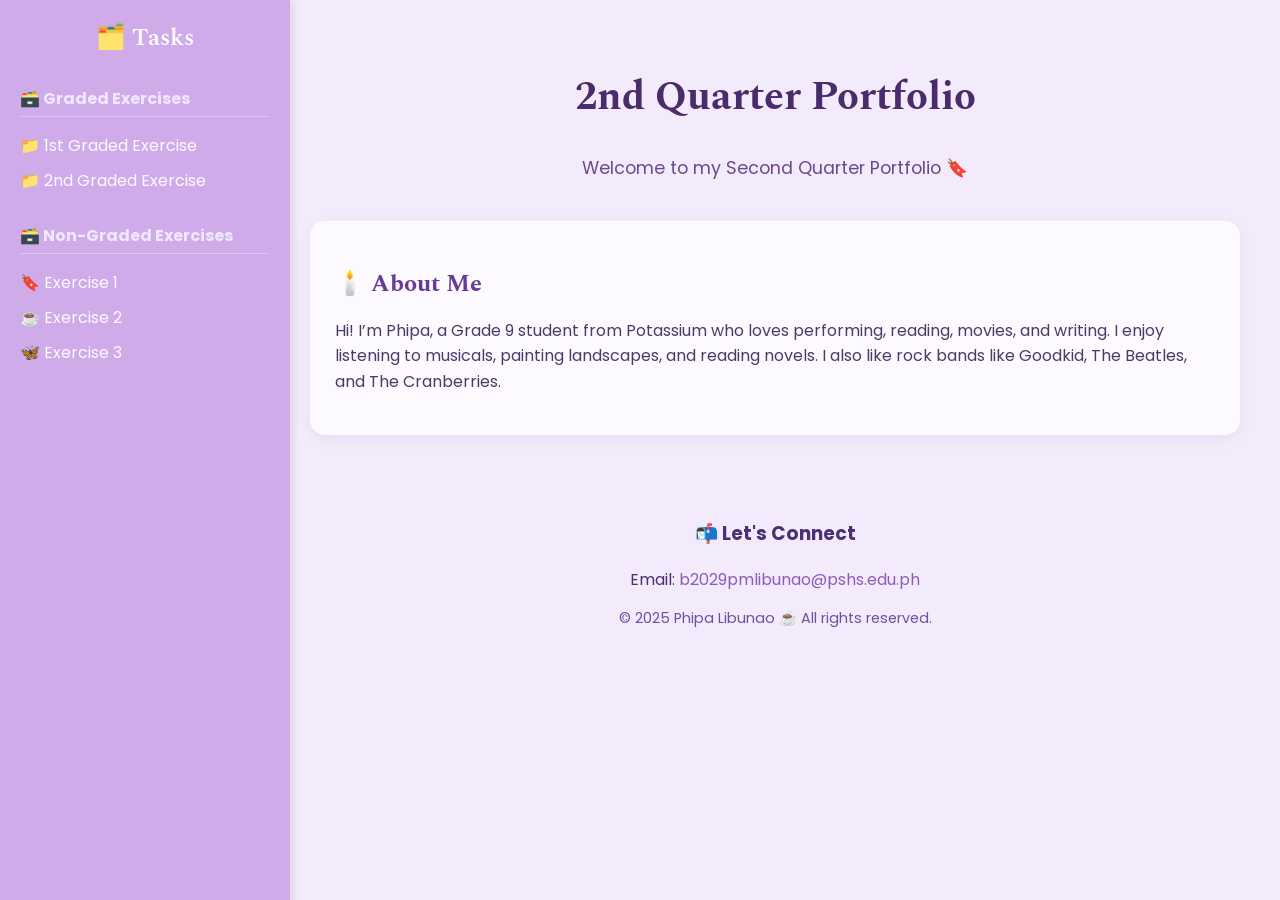
==== index.html @ 9da59a66 "35" ====
<!DOCTYPE html>
<html lang="en">
<head>
  <meta charset="UTF-8">
  <title>Phipa Libunao's Portfolio</title>
  <link rel="icon" type="image/png" href="https://coffeenatics.com/wp-content/uploads/2021/05/coffeenatics-favicon-300x300.png">
  <link href="https://fonts.googleapis.com/css2?family=Spectral:wght@400;600&family=Poppins:wght@400;500;600&display=swap" rel="stylesheet">
  <style>
    body {
      font-family: 'Poppins', sans-serif;
      margin: 0;
      padding: 0;
      display: flex;
      background: 
        linear-gradient(rgba(240, 230, 250, 0.8), rgba(240, 230, 250, 0.8)),
        url('https://i.pinimg.com/736x/73/d8/63/73d8635be4d254c84b657511ff8b591e.jpg');
      background-size: cover;
      background-attachment: fixed;
      background-position: center;
      color: #3d2a53;
    }
    .sidebar {
      width: 250px;
      background: rgba(200, 160, 230, 0.85);
      color: white;
      padding: 20px;
      height: 100vh;
      position: fixed;
      box-shadow: 2px 0 10px rgba(0, 0, 0, 0.1);
    }
    .sidebar h2 {
      font-family: 'Spectral', serif;
      font-weight: 600;
      margin-top: 0;
      text-align: center;
    }
    .sidebar nav h3 {
      font-size: 16px;
      margin-top: 30px;
      color: #f0e8ff;
      border-bottom: 1px solid rgba(255, 255, 255, 0.3);
      padding-bottom: 5px;
    }
    .sidebar ul {
      list-style: none;
      padding-left: 0;
    }
    .sidebar ul li {
      margin: 10px 0;
    }
    .sidebar ul li a {
      text-decoration: none;
      color: #fdfaff;
      transition: color 0.3s ease, transform 0.3s ease;
    }
    .sidebar ul li a:hover {
      color: #ffdcff;
      transform: scale(1.05);
    }
    .main {
      margin-left: 270px;
      padding: 40px;
    }
    header {
      text-align: center;
      margin-bottom: 40px;
    }
    header h1 {
      font-family: 'Spectral', serif;
      font-size: 2.5em;
      color: #4b2c6b;
    }
    header p {
      font-size: 1.1em;
      color: #6c498e;
    }
    section {
      background: rgba(255, 255, 255, 0.75);
      border-radius: 15px;
      padding: 25px;
      margin-bottom: 30px;
      box-shadow: 0 4px 12px rgba(150, 100, 200, 0.1);
      backdrop-filter: blur(4px);
    }
    section h2 {
      color: #673c99;
      font-family: 'Spectral', serif;
      margin-bottom: 15px;
    }
    section p {
      line-height: 1.6;
      color: #4d3968;
    }
    footer {
      text-align: center;
      padding: 25px;
      margin-top: 40px;
      color: #4d2f73;
    }
    footer a {
      color: #8c5ebc;
      text-decoration: none;
    }
    footer a:hover {
      text-decoration: underline;
    }
    .copyright {
      margin-top: 10px;
      font-size: 0.9em;
      color: #6f4fa0;
    }
  </style>
</head>
<body>
  <div class="sidebar">
    <h2>🗂️ Tasks</h2>
    <nav>
      <h3>🗃️ Graded Exercises</h3>
      <ul>
        <li><a href="./public/homepage.html">📁 1st Graded Exercise</a></li>
        <li><a href="./public/couchcriticspml.html">📁 2nd Graded Exercise</a></li>
      </ul>
      <h3>🗃️ Non-Graded Exercises</h3>
      <ul>
        <li><a href="#">🔖 Exercise 1</a></li>
        <li><a href="#">☕ Exercise 2</a></li>
        <li><a href="#">🦋 Exercise 3</a></li>
      </ul>
    </nav>
  </div>

  <div class="main">
    <header>
      <h1>2nd Quarter Portfolio</h1>
      <p>Welcome to my Second Quarter Portfolio 🔖</p>
    </header>

    <section>
      <h2>🕯️ About Me</h2>
      <p>
        Hi! I’m Phipa, a Grade 9 student from Potassium who loves performing, reading, movies, and writing.
        I enjoy listening to musicals, painting landscapes, and reading novels.
        I also like rock bands like Goodkid, The Beatles, and The Cranberries.
      </p>
    </section>

    <footer>
      <h3>📬 Let's Connect</h3>
      <p>Email: <a href="mailto:b2029pmlibunao@pshs.edu.ph">b2029pmlibunao@pshs.edu.ph</a></p>
      <div class="copyright">© 2025 Phipa Libunao ☕ All rights reserved.</div>
    </footer>
  </div>
</body>
</html>
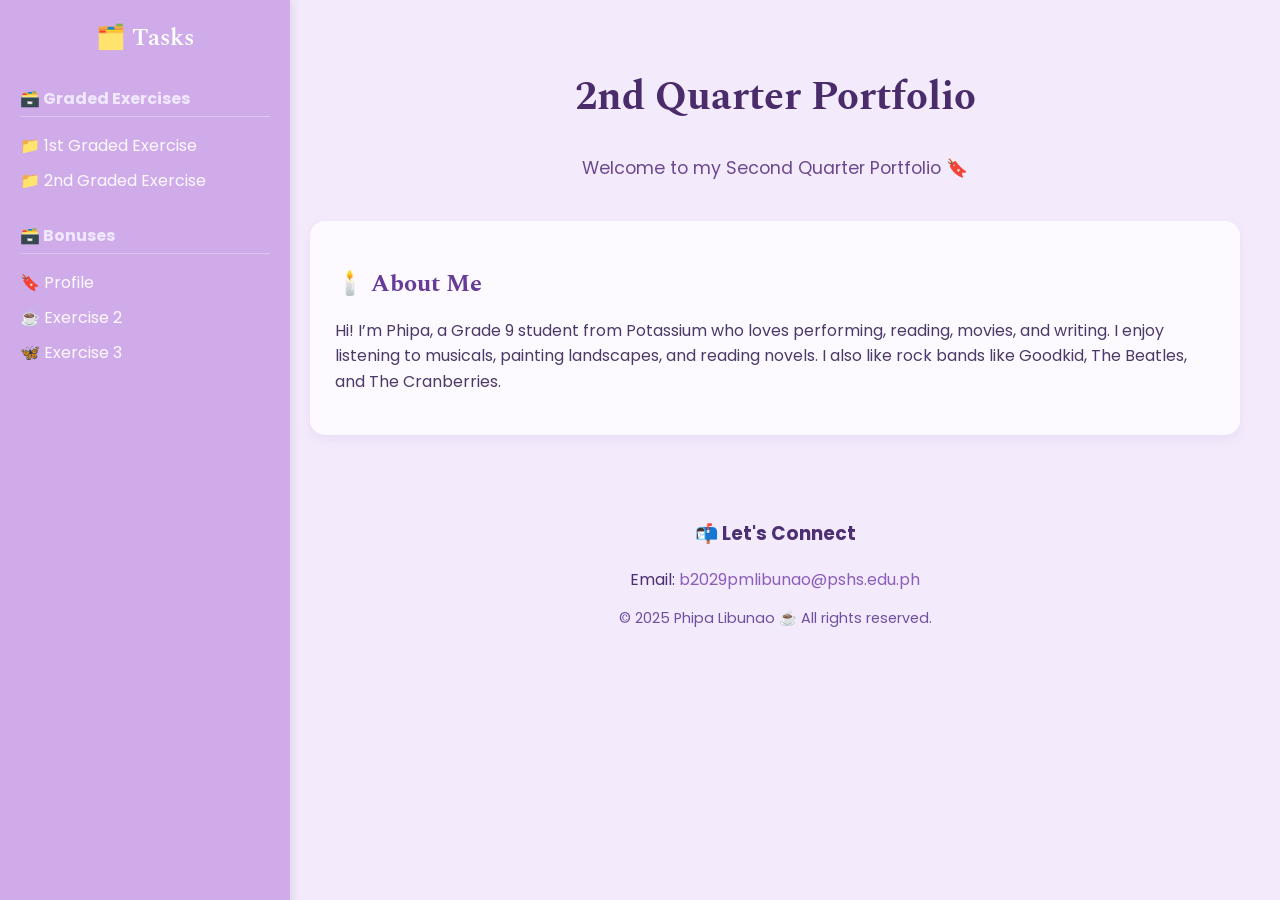
==== commit facbd502: "40" ====
--- a/index.html
+++ b/index.html
@@ -5,111 +5,7 @@
   <title>Phipa Libunao's Portfolio</title>
   <link rel="icon" type="image/png" href="https://coffeenatics.com/wp-content/uploads/2021/05/coffeenatics-favicon-300x300.png">
   <link href="https://fonts.googleapis.com/css2?family=Spectral:wght@400;600&family=Poppins:wght@400;500;600&display=swap" rel="stylesheet">
-  <style>
-    body {
-      font-family: 'Poppins', sans-serif;
-      margin: 0;
-      padding: 0;
-      display: flex;
-      background: 
-        linear-gradient(rgba(240, 230, 250, 0.8), rgba(240, 230, 250, 0.8)),
-        url('https://i.pinimg.com/736x/73/d8/63/73d8635be4d254c84b657511ff8b591e.jpg');
-      background-size: cover;
-      background-attachment: fixed;
-      background-position: center;
-      color: #3d2a53;
-    }
-    .sidebar {
-      width: 250px;
-      background: rgba(200, 160, 230, 0.85);
-      color: white;
-      padding: 20px;
-      height: 100vh;
-      position: fixed;
-      box-shadow: 2px 0 10px rgba(0, 0, 0, 0.1);
-    }
-    .sidebar h2 {
-      font-family: 'Spectral', serif;
-      font-weight: 600;
-      margin-top: 0;
-      text-align: center;
-    }
-    .sidebar nav h3 {
-      font-size: 16px;
-      margin-top: 30px;
-      color: #f0e8ff;
-      border-bottom: 1px solid rgba(255, 255, 255, 0.3);
-      padding-bottom: 5px;
-    }
-    .sidebar ul {
-      list-style: none;
-      padding-left: 0;
-    }
-    .sidebar ul li {
-      margin: 10px 0;
-    }
-    .sidebar ul li a {
-      text-decoration: none;
-      color: #fdfaff;
-      transition: color 0.3s ease, transform 0.3s ease;
-    }
-    .sidebar ul li a:hover {
-      color: #ffdcff;
-      transform: scale(1.05);
-    }
-    .main {
-      margin-left: 270px;
-      padding: 40px;
-    }
-    header {
-      text-align: center;
-      margin-bottom: 40px;
-    }
-    header h1 {
-      font-family: 'Spectral', serif;
-      font-size: 2.5em;
-      color: #4b2c6b;
-    }
-    header p {
-      font-size: 1.1em;
-      color: #6c498e;
-    }
-    section {
-      background: rgba(255, 255, 255, 0.75);
-      border-radius: 15px;
-      padding: 25px;
-      margin-bottom: 30px;
-      box-shadow: 0 4px 12px rgba(150, 100, 200, 0.1);
-      backdrop-filter: blur(4px);
-    }
-    section h2 {
-      color: #673c99;
-      font-family: 'Spectral', serif;
-      margin-bottom: 15px;
-    }
-    section p {
-      line-height: 1.6;
-      color: #4d3968;
-    }
-    footer {
-      text-align: center;
-      padding: 25px;
-      margin-top: 40px;
-      color: #4d2f73;
-    }
-    footer a {
-      color: #8c5ebc;
-      text-decoration: none;
-    }
-    footer a:hover {
-      text-decoration: underline;
-    }
-    .copyright {
-      margin-top: 10px;
-      font-size: 0.9em;
-      color: #6f4fa0;
-    }
-  </style>
+  <link rel="stylesheet" href="./public/style.css">
 </head>
 <body>
   <div class="sidebar">
@@ -118,11 +14,11 @@
       <h3>🗃️ Graded Exercises</h3>
       <ul>
         <li><a href="./public/homepage.html">📁 1st Graded Exercise</a></li>
-        <li><a href="./public/couchcriticspml.html">📁 2nd Graded Exercise</a></li>
+        <li><a href="./public/second-graded.html">📁 2nd Graded Exercise</a></li>
       </ul>
-      <h3>🗃️ Non-Graded Exercises</h3>
+      <h3>🗃️ Bonuses</h3>
       <ul>
-        <li><a href="#">🔖 Exercise 1</a></li>
+        <li><a href="./public/homework1.html">🔖 Profile</a></li>
         <li><a href="#">☕ Exercise 2</a></li>
         <li><a href="#">🦋 Exercise 3</a></li>
       </ul>
--- a/public/style.css
+++ b/public/style.css
@@ -0,0 +1,121 @@
+body {
+  font-family: 'Poppins', sans-serif;
+  margin: 0;
+  padding: 0;
+  display: flex;
+  background: 
+    linear-gradient(rgba(240, 230, 250, 0.8), rgba(240, 230, 250, 0.8)),
+    url('https://i.pinimg.com/736x/73/d8/63/73d8635be4d254c84b657511ff8b591e.jpg');
+  background-size: cover;
+  background-attachment: fixed;
+  background-position: center;
+  color: #3d2a53;
+}
+
+.sidebar {
+  width: 250px;
+  background: rgba(200, 160, 230, 0.85);
+  color: white;
+  padding: 20px;
+  height: 100vh;
+  position: fixed;
+  box-shadow: 2px 0 10px rgba(0, 0, 0, 0.1);
+}
+
+.sidebar h2 {
+  font-family: 'Spectral', serif;
+  font-weight: 600;
+  margin-top: 0;
+  text-align: center;
+}
+
+.sidebar nav h3 {
+  font-size: 16px;
+  margin-top: 30px;
+  color: #f0e8ff;
+  border-bottom: 1px solid rgba(255, 255, 255, 0.3);
+  padding-bottom: 5px;
+}
+
+.sidebar ul {
+  list-style: none;
+  padding-left: 0;
+}
+
+.sidebar ul li {
+  margin: 10px 0;
+}
+
+.sidebar ul li a {
+  text-decoration: none;
+  color: #fdfaff;
+  transition: color 0.3s ease, transform 0.3s ease;
+}
+
+.sidebar ul li a:hover {
+  color: #ffdcff;
+  transform: scale(1.05);
+}
+
+.main {
+  margin-left: 270px;
+  padding: 40px;
+}
+
+header {
+  text-align: center;
+  margin-bottom: 40px;
+}
+
+header h1 {
+  font-family: 'Spectral', serif;
+  font-size: 2.5em;
+  color: #4b2c6b;
+}
+
+header p {
+  font-size: 1.1em;
+  color: #6c498e;
+}
+
+section {
+  background: rgba(255, 255, 255, 0.75);
+  border-radius: 15px;
+  padding: 25px;
+  margin-bottom: 30px;
+  box-shadow: 0 4px 12px rgba(150, 100, 200, 0.1);
+  backdrop-filter: blur(4px);
+}
+
+section h2 {
+  color: #673c99;
+  font-family: 'Spectral', serif;
+  margin-bottom: 15px;
+}
+
+section p {
+  line-height: 1.6;
+  color: #4d3968;
+}
+
+footer {
+  text-align: center;
+  padding: 25px;
+  margin-top: 40px;
+  color: #4d2f73;
+}
+
+footer a {
+  color: #8c5ebc;
+  text-decoration: none;
+}
+
+footer a:hover {
+  text-decoration: underline;
+}
+
+.copyright {
+  margin-top: 10px;
+  font-size: 0.9em;
+  color: #6f4fa0;
+}
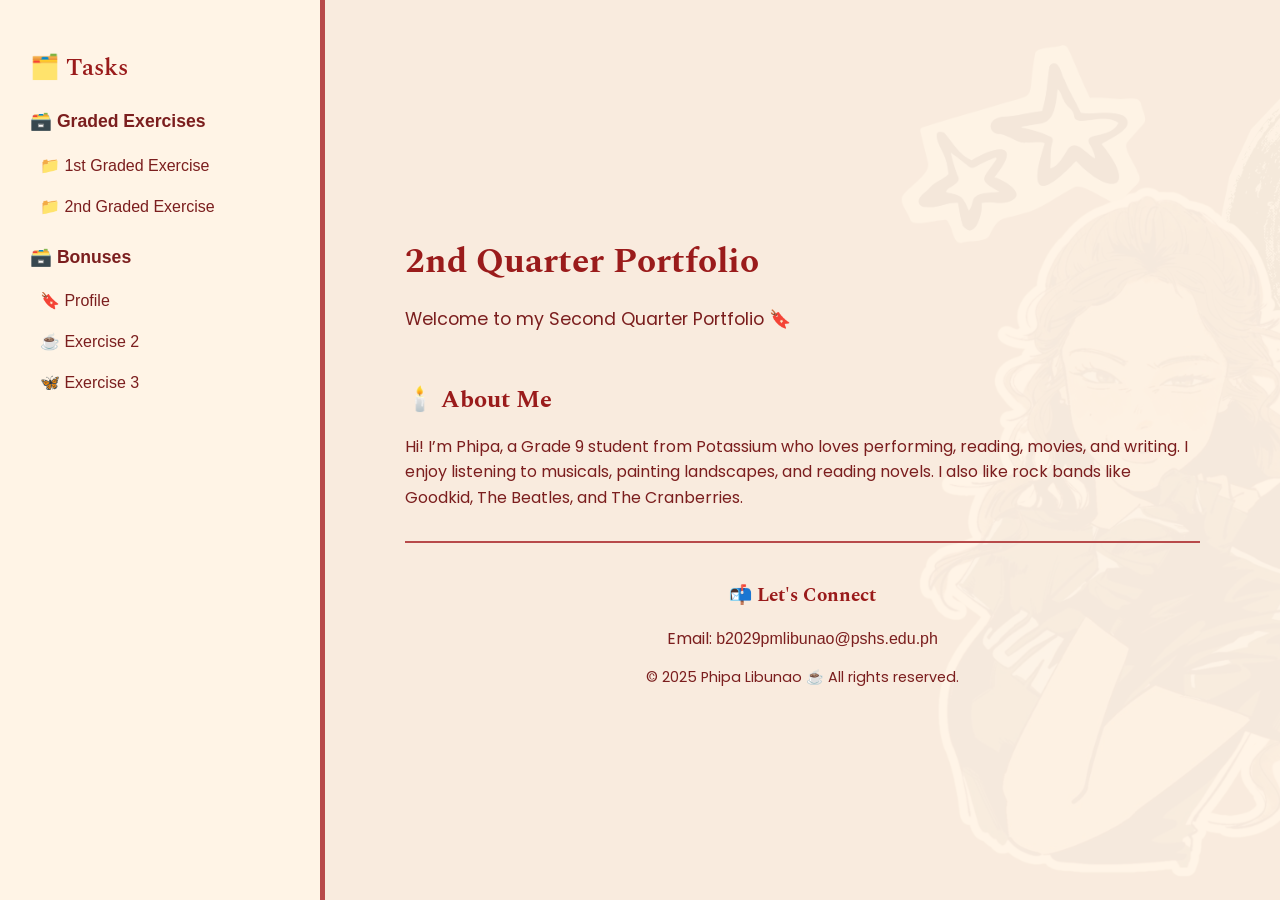
==== commit 427e9311: "45" ====
--- a/index.html
+++ b/index.html
@@ -5,7 +5,134 @@
   <title>Phipa Libunao's Portfolio</title>
   <link rel="icon" type="image/png" href="https://coffeenatics.com/wp-content/uploads/2021/05/coffeenatics-favicon-300x300.png">
   <link href="https://fonts.googleapis.com/css2?family=Spectral:wght@400;600&family=Poppins:wght@400;500;600&display=swap" rel="stylesheet">
-  <link rel="stylesheet" href="./public/style.css">
+  <style>
+    body {
+      background-image: url('assets/cshomeworkbg6.png');
+      background-size: cover;
+      background-position: center;
+      background-repeat: no-repeat;
+      font-family: 'Poppins', sans-serif;
+      margin: 0;
+      display: flex;
+      height: 100vh;
+      color: #7b1e1e;
+    }
+
+    .sidebar {
+      width: 260px;
+      background-color: #fff4e6;
+      padding: 30px;
+      border-right: 3px solid #b84a4a;
+      box-shadow: 4px 0 15px rgba(0, 0, 0, 0.1);
+      transition: all 0.3s ease;
+    }
+
+    .sidebar h2 {
+      font-family: 'Spectral', serif;
+      font-weight: 600;
+      margin-bottom: 10px;
+      color: #9a1b1b;
+    }
+
+    .sidebar h3 {
+      font-weight: 600;
+      font-size: 1.1rem;
+      margin-top: 25px;
+      color: #7b1e1e;
+    }
+
+    .sidebar ul {
+      list-style: none;
+      padding: 0;
+      margin-top: 10px;
+    }
+
+    .sidebar ul li {
+      margin: 10px 0;
+    }
+
+    .sidebar ul li a {
+      text-decoration: none;
+      color: #7b1e1e;
+      font-weight: 500;
+      transition: all 0.3s ease;
+      padding: 6px 10px;
+      border-radius: 8px;
+      display: block;
+    }
+
+    .sidebar ul li a:hover {
+      background-color: #9a1b1b;
+      color: #fce9dc;
+    }
+
+    .main {
+      flex: 1;
+      padding: 60px 80px;
+      display: flex;
+      flex-direction: column;
+      justify-content: center;
+      background-color: rgba(255, 244, 230, 0.95);
+      border-left: 2px solid #b84a4a;
+    }
+
+    header h1 {
+      font-family: 'Spectral', serif;
+      color: #9a1b1b;
+      font-size: 2.2rem;
+      margin-bottom: 8px;
+    }
+
+    header p {
+      font-size: 1.1rem;
+      color: #7b1e1e;
+      margin-bottom: 30px;
+    }
+
+    section h2 {
+      font-family: 'Spectral', serif;
+      color: #9a1b1b;
+      margin-bottom: 10px;
+      font-size: 1.5rem;
+    }
+
+    section p {
+      font-size: 1rem;
+      line-height: 1.6;
+      font-family: 'Poppins', sans-serif;
+      color: #7b1e1e;
+      margin-bottom: 30px;
+    }
+
+    footer {
+      border-top: 2px solid #b84a4a;
+      padding-top: 20px;
+      text-align: center;
+    }
+
+    footer h3 {
+      font-family: 'Spectral', serif;
+      color: #9a1b1b;
+      margin-bottom: 5px;
+    }
+
+    footer a {
+      color: #7b1e1e;
+      text-decoration: none;
+      font-weight: 500;
+    }
+
+    footer a:hover {
+      color: #9a1b1b;
+      text-decoration: underline;
+    }
+
+    .copyright {
+      margin-top: 10px;
+      font-size: 0.9rem;
+      color: #7b1e1e;
+    }
+  </style>
 </head>
 <body>
   <div class="sidebar">
@@ -14,7 +141,7 @@
       <h3>🗃️ Graded Exercises</h3>
       <ul>
         <li><a href="./public/homepage.html">📁 1st Graded Exercise</a></li>
-        <li><a href="./public/second-graded.html">📁 2nd Graded Exercise</a></li>
+        <li><a href="./public/secondgraded.html">📁 2nd Graded Exercise</a></li>
       </ul>
       <h3>🗃️ Bonuses</h3>
       <ul>
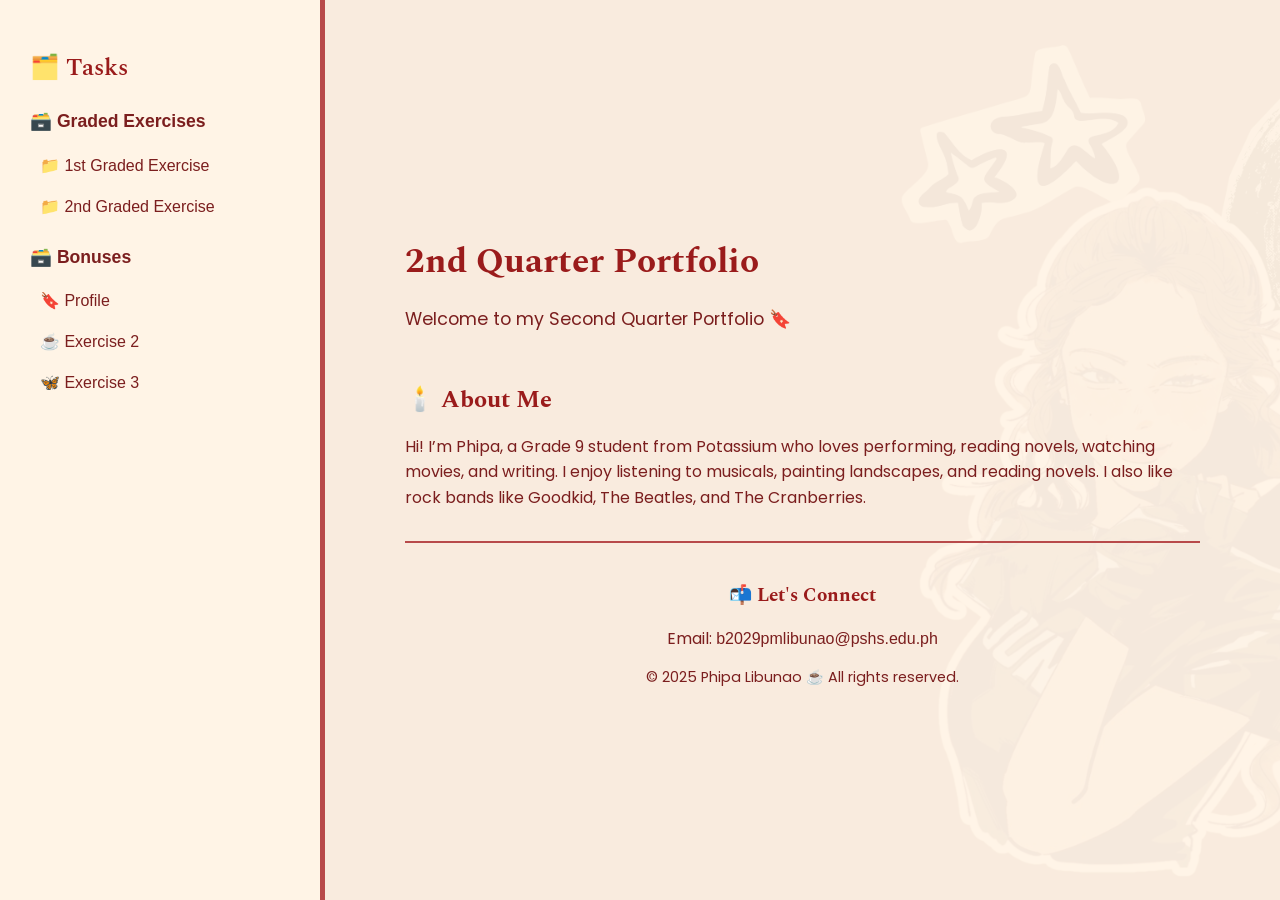
==== commit a82f3a34: "46" ====
--- a/index.html
+++ b/index.html
@@ -161,7 +161,7 @@
     <section>
       <h2>🕯️ About Me</h2>
       <p>
-        Hi! I’m Phipa, a Grade 9 student from Potassium who loves performing, reading, movies, and writing.
+        Hi! I’m Phipa, a Grade 9 student from Potassium who loves performing, reading novels, watching movies, and writing.
         I enjoy listening to musicals, painting landscapes, and reading novels.
         I also like rock bands like Goodkid, The Beatles, and The Cranberries.
       </p>
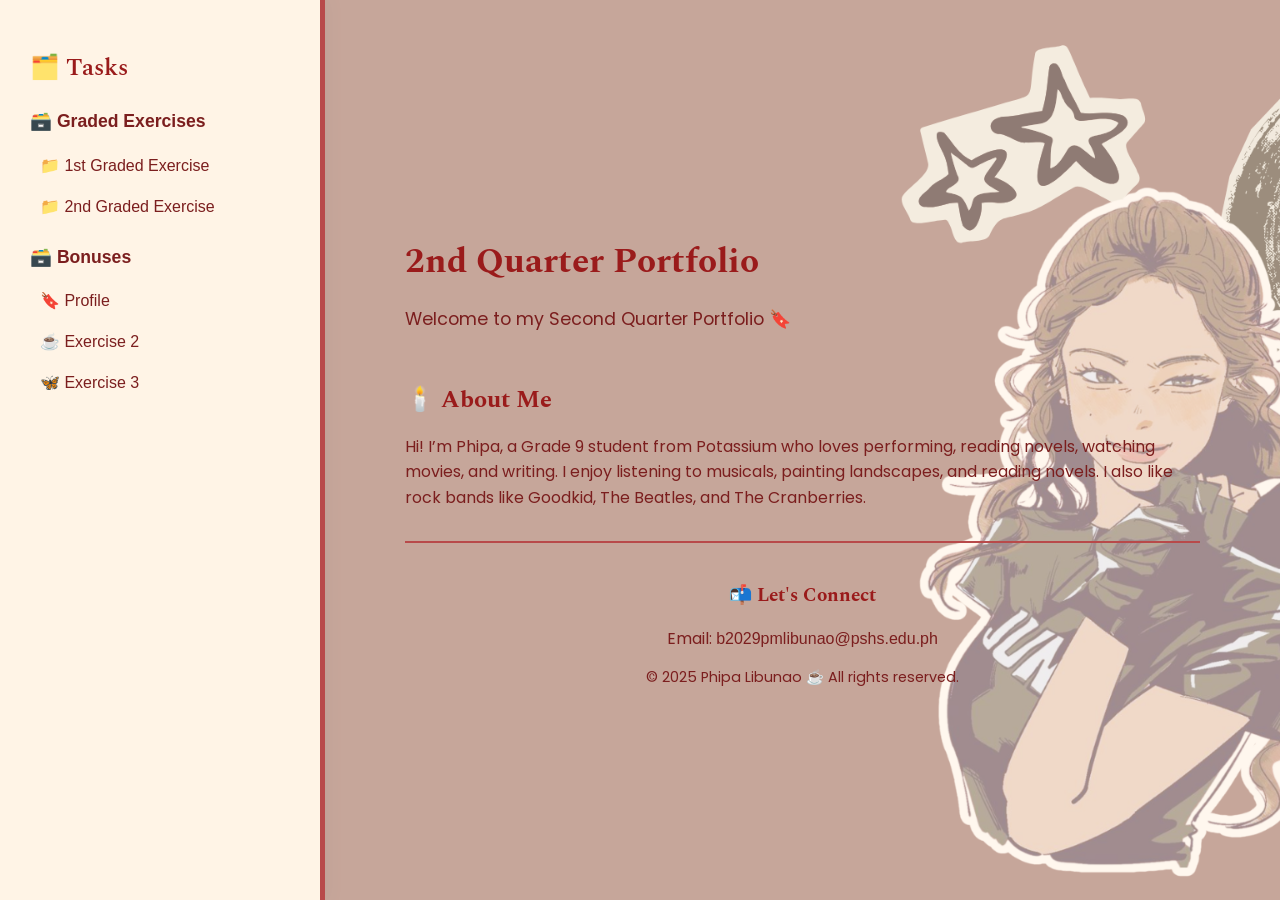
==== commit 4fec6723: "47" ====
--- a/index.html
+++ b/index.html
@@ -72,7 +72,7 @@
       display: flex;
       flex-direction: column;
       justify-content: center;
-      background-color: rgba(255, 244, 230, 0.95);
+      background-color: rgba(255, 244, 230, 0.5);
       border-left: 2px solid #b84a4a;
     }
 
